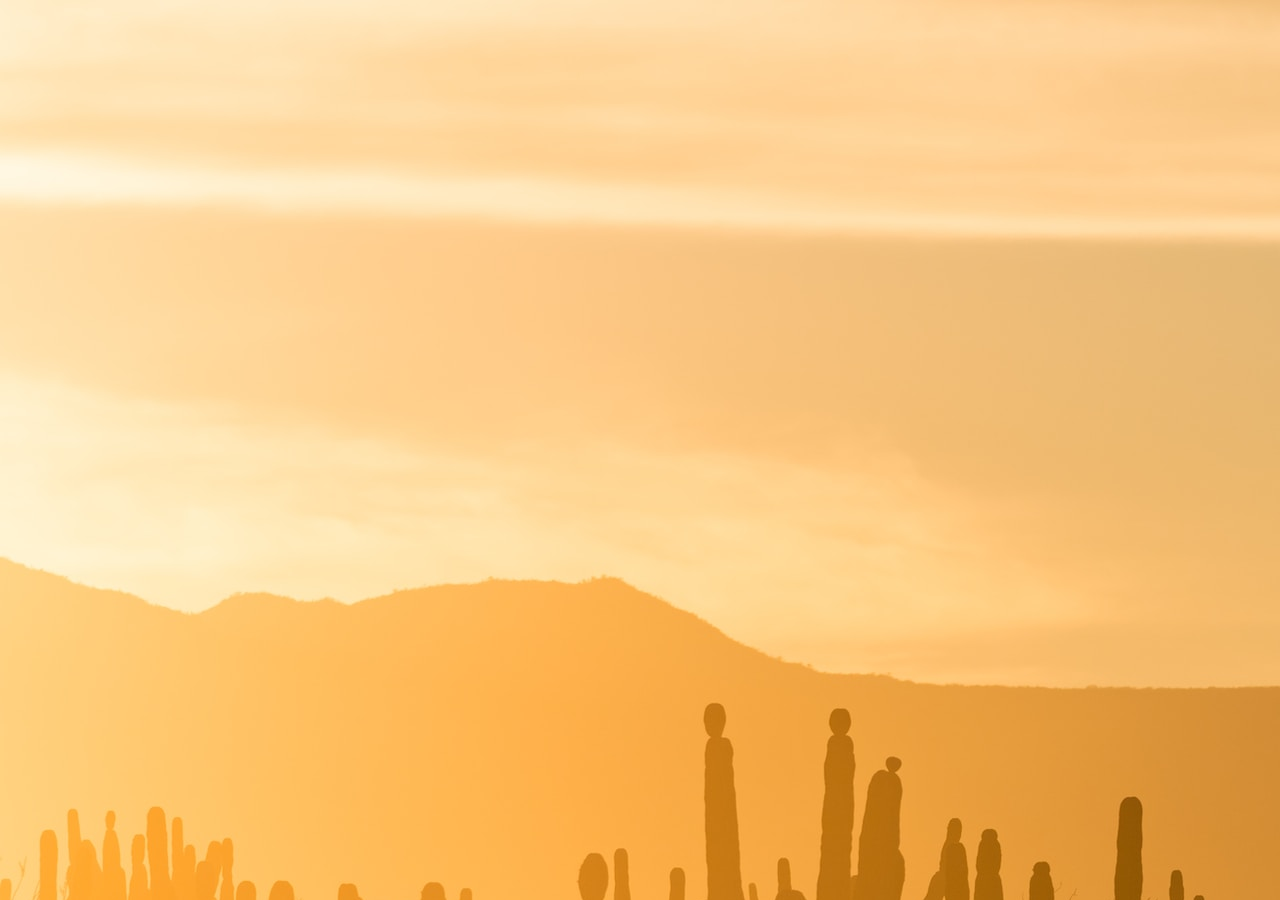
==== off-road.html @ c1ba30c7 "first commit" ====
<!DOCTYPE html>
<html lang="en">
<head>
    <meta charset="UTF-8">
    <meta name="viewport" content="width=device-width, initial-scale=1.0">
    <link rel="stylesheet" href="./styles/main.css">
    <link rel="preconnect" href="https://fonts.googleapis.com">
    <link rel="preconnect" href="https://fonts.gstatic.com" crossorigin>
    <link href="https://fonts.googleapis.com/css2?family=Open+Sans&display=swap" rel="stylesheet">
    <title>Baja - Home Page</title>
    <title>Document</title>
</head>
<body>
    
</body>
</html>
---- styles/main.css ----
body {
    background: url("../bg.jpg");
    background-repeat: no-repeat;
    background-size: auto;
    background-clip: border-box;
    font-family: 'Open Sans', sans-serif;
    color: white;
    text-shadow: 1px 1px 2px black;
}

header {
    text-align: center;
    margin: 50px;
}

.card {
    padding: 15px;
    border: 1px solid gray;
    margin: 0 10px;
    box-shadow: 2px 2px 2px gray;
    text-align: center;
    background-color: white;
    color: black;
    text-shadow: none;
}

.card-body {
    margin: 10px auto;
}

.card-title {
    font-weight: bold;
    font-size: 20px;
}

.navigation {
    display: flex;
    align-items: center;
    justify-content: center;
}

.card-image {
    border: 1px solid lightgray;
    box-shadow: 2px 2px 2px lightgray;
    max-height: 300px;
    width: 100%;
}
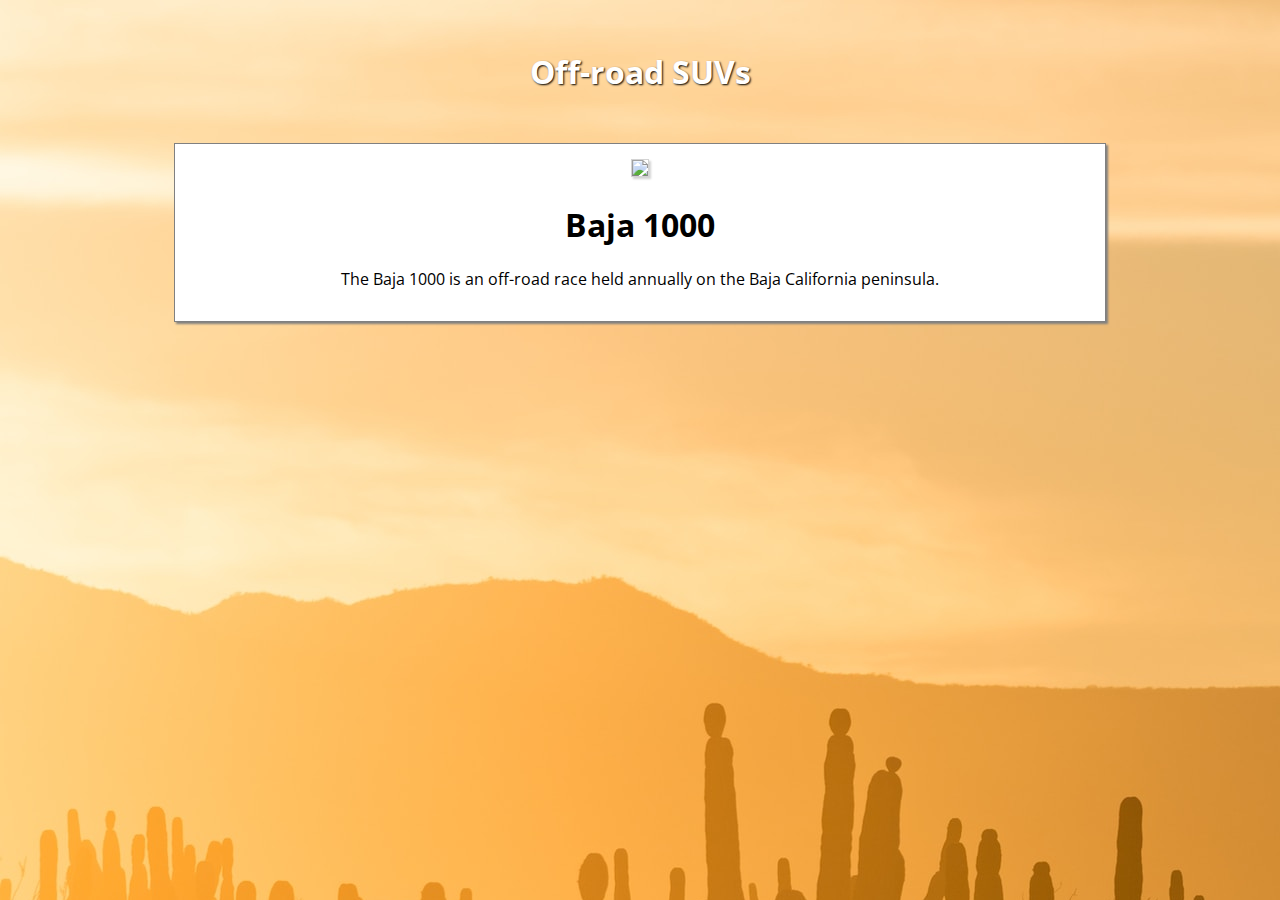
==== commit 2c1e3056: "Added off-road info" ====
--- a/off-road.html
+++ b/off-road.html
@@ -8,9 +8,18 @@
     <link rel="preconnect" href="https://fonts.gstatic.com" crossorigin>
     <link href="https://fonts.googleapis.com/css2?family=Open+Sans&display=swap" rel="stylesheet">
     <title>Baja - Home Page</title>
-    <title>Document</title>
 </head>
 <body>
-    
+    <header>
+        <h1>Off-road SUVs</h1>
+    </header>
+
+    <main>
+        <div class="card article-body">
+            <img src="https://images.unsplash.com/photo-1631902082973-72d82e5e076e?ixlib=rb-4.0.3&ixid=M3wxMjA3fDB8MHxwaG90by1wYWdlfHx8fGVufDB8fHx8fA%3D%3D&auto=format&fit=crop&w=2070&q=80" class="card-image">
+            <h1>Baja 1000</h1>
+            <p>The Baja 1000 is an off-road race held annually on the Baja California peninsula.</p>
+        </div>
+    </main>
 </body>
 </html>--- a/styles/main.css
+++ b/styles/main.css
@@ -6,6 +6,12 @@
     font-family: 'Open Sans', sans-serif;
     color: white;
     text-shadow: 1px 1px 2px black;
+}
+
+main {
+    display: flex;
+    justify-content: center;
+    align-items: center;
 }
 
 header {
@@ -44,4 +50,26 @@
     box-shadow: 2px 2px 2px lightgray;
     max-height: 300px;
     width: 100%;
+}
+
+a.card {
+    text-decoration: none;
+}
+
+a.card:hover {
+    background-color: lightgray;
+    transition-duration: 0.2s;
+}
+
+a.card:active {
+    background-color: gold;
+}
+
+.article-body {
+    width: 90%;
+    max-width: 900px;
+}
+
+.article-body img {
+    width: 400px;
 }